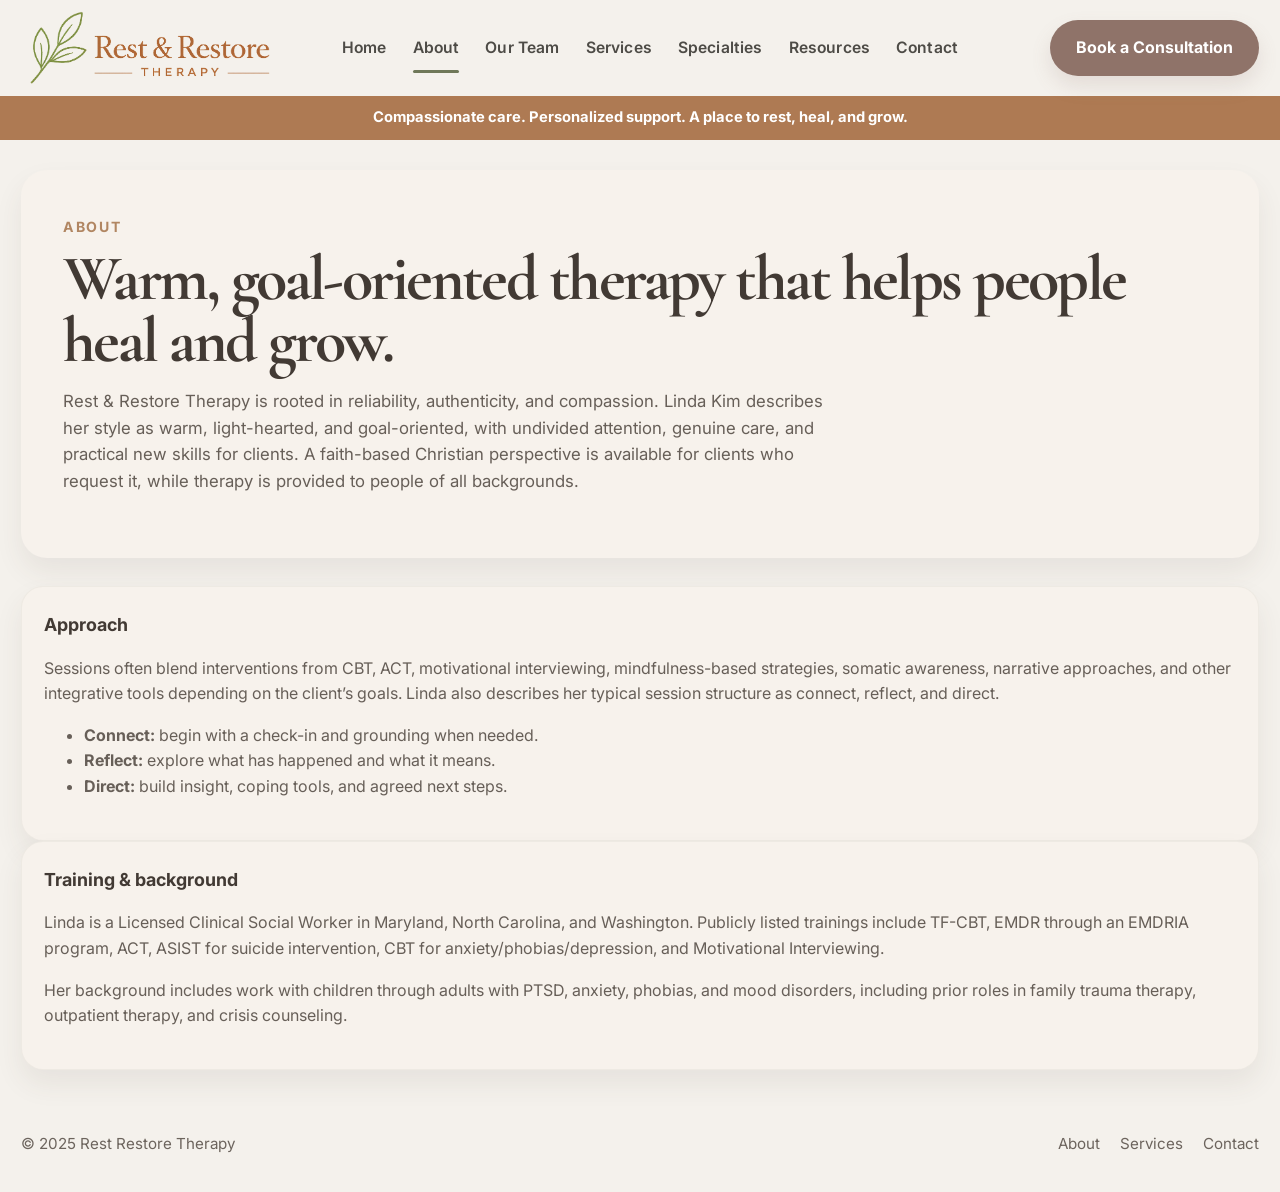
==== about.html @ c0f71db3 "Add files via upload" ====
<!DOCTYPE html>
<html lang="en">
<head>
  <meta charset="UTF-8" />
  <meta name="viewport" content="width=device-width, initial-scale=1.0" />
  <title>About | Rest & Restore Therapy</title>
  <link rel="preconnect" href="https://fonts.googleapis.com">
  <link rel="preconnect" href="https://fonts.gstatic.com" crossorigin>
  <link href="https://fonts.googleapis.com/css2?family=Cormorant+Garamond:wght@500;600;700&family=Inter:wght@400;500;600;700&display=swap" rel="stylesheet">
  <link rel="stylesheet" href="styles.css">
  <link rel="icon" type="image/png" href="favicon-leaf.png">
</head>
<body>
<header class="site-header">
  <div class="container nav">
    <a href="index.html" class="brand" aria-label="Rest & Restore Therapy home">
      <img class="brand-logo" src="logo-horizontal.png" alt="Rest & Restore Therapy">
    </a>
    <nav class="nav-links" aria-label="Primary">
      <a href="index.html">Home</a>
      <a class="active" href="about.html">About</a>
      <a href="team.html">Our Team</a>
      <a href="services.html">Services</a>
      <a href="specialties.html">Specialties</a>
      <a href="resources.html">Resources</a>
      <a href="contact.html">Contact</a>
    </nav>
    <a class="consult-btn" href="contact.html">Book a Consultation</a>
  </div>
</header>
<div class="top-strip">Compassionate care. Personalized support. A place to rest, heal, and grow.</div>
<main>
  <section class="page-hero"><div class="container"><div class="page-panel"><div class="eyebrow">About</div><h1 class="section-title">Warm, goal-oriented therapy that helps people <span class="accent">heal and grow.</span></h1><p class="page-copy">Rest &amp; Restore Therapy is rooted in reliability, authenticity, and compassion. Linda Kim describes her style as warm, light-hearted, and goal-oriented, with undivided attention, genuine care, and practical new skills for clients. A faith-based Christian perspective is available for clients who request it, while therapy is provided to people of all backgrounds.</p></div></div></section>
  <section class="section"><div class="container grid-2"><div class="card content"><h3>Approach</h3><p>Sessions often blend interventions from CBT, ACT, motivational interviewing, mindfulness-based strategies, somatic awareness, narrative approaches, and other integrative tools depending on the client’s goals. Linda also describes her typical session structure as connect, reflect, and direct.</p><ul><li><strong>Connect:</strong> begin with a check-in and grounding when needed.</li><li><strong>Reflect:</strong> explore what has happened and what it means.</li><li><strong>Direct:</strong> build insight, coping tools, and agreed next steps.</li></ul></div><div class="card content"><h3>Training &amp; background</h3><p>Linda is a Licensed Clinical Social Worker in Maryland, North Carolina, and Washington. Publicly listed trainings include TF-CBT, EMDR through an EMDRIA program, ACT, ASIST for suicide intervention, CBT for anxiety/phobias/depression, and Motivational Interviewing.</p><p>Her background includes work with children through adults with PTSD, anxiety, phobias, and mood disorders, including prior roles in family trauma therapy, outpatient therapy, and crisis counseling.</p></div></div></section>
</main>
<footer class="footer">
  <div class="container footer-inner">
    <div>© 2025 Rest Restore Therapy</div>
    <div class="footer-nav">
      <a href="about.html">About</a>
      <a href="services.html">Services</a>
      <a href="contact.html">Contact</a>
    </div>
  </div>
</footer>
</body>
</html>
---- styles.css ----
:root{
  --bg:#f4f1ec;
  --panel:#f7f2ec;
  --panel-2:#ebe6df;
  --white:#ffffff;
  --olive:#6f7b49;
  --olive-dark:#616c3f;
  --brown:#b07b52;
  --brown-dark:#986a45;
  --ink:#423a34;
  --muted:#635a53;
  --line:rgba(90,82,71,.10);
  --shadow:0 14px 28px rgba(74,64,55,.08);
  --max:1280px;
}
*{box-sizing:border-box}
html{scroll-behavior:smooth}
body{margin:0;font-family:Inter,sans-serif;background:var(--bg);color:var(--ink);line-height:1.6}
a{text-decoration:none;color:inherit}
img{max-width:100%;display:block}
.container{width:min(calc(100% - 42px),var(--max));margin:0 auto}

.site-header{background:var(--bg);position:sticky;top:0;z-index:100}
.nav{
  min-height:96px;
  display:grid;
  grid-template-columns:270px 1fr 250px;
  align-items:center;
  gap:18px;
}
.brand{display:flex;align-items:center}
.brand-logo{height:78px;width:auto;display:block}
.nav-links{
  display:flex;justify-content:center;align-items:center;gap:30px;
  font-size:.98rem;font-weight:600;color:#4d4b46;flex-wrap:wrap
}
.nav-links a{position:relative;padding:4px 0}
.nav-links a.active::after{
  content:"";position:absolute;left:0;right:0;bottom:-8px;height:3px;border-radius:3px;background:#6f7859
}
.consult-btn{
  justify-self:end;display:inline-flex;align-items:center;justify-content:center;
  min-height:58px;padding:0 28px;border-radius:999px;background:#8f7369;color:#fff;
  font-weight:700;box-shadow:0 10px 20px rgba(143,115,105,.16);transition:.18s ease transform,.18s ease background
}
.consult-btn:hover{transform:translateY(-1px);background:#7e645b}

.top-strip{
  background:#ae7a53;color:#fff;text-align:center;font-size:.92rem;font-weight:700;padding:10px 12px
}

.hero-wrap{padding:10px 0 18px}
.hero-card{
  background:#f6f1eb;border-radius:26px;overflow:hidden;box-shadow:var(--shadow);
  display:grid;grid-template-columns:41% 59%;min-height:505px
}
.hero-left{
  position:relative;padding:50px 46px 38px 50px;
  background:linear-gradient(180deg,#f7f2ec 0%, #f1ece5 100%);
  display:flex;flex-direction:column;justify-content:center
}
.hero-left::after{
  content:"";position:absolute;left:-4px;bottom:-4px;width:155px;height:155px;
  background:url('favicon-leaf.png') no-repeat center/contain;opacity:.13;pointer-events:none
}
.hero-title{
  margin:0 0 8px;font-family:"Cormorant Garamond",serif;font-size:clamp(4.1rem,6vw,5.5rem);
  line-height:.89;letter-spacing:-.04em;color:#3f3934;font-weight:600;max-width:380px
}
.hero-title .accent{color:#be8b62;font-style:italic;font-weight:500}
.mini-line{width:40px;height:3px;border-radius:3px;background:#cbb197;margin:14px 0 16px}
.hero-copy{
  max-width:350px;margin:0 0 20px;color:#5d554e;font-size:1rem;line-height:1.72
}
.cta-row{display:flex;flex-wrap:wrap;align-items:center;gap:18px}
.primary-btn,.olive-btn{
  display:inline-flex;align-items:center;justify-content:center;min-height:52px;padding:0 22px;
  border-radius:999px;background:var(--olive);color:#fff;font-weight:700;
  box-shadow:0 8px 18px rgba(111,123,73,.18);transition:.18s ease transform,.18s ease background
}
.primary-btn:hover,.olive-btn:hover{background:var(--olive-dark);transform:translateY(-1px)}
.primary-btn::after,.olive-btn::after{content:"›";margin-left:10px;font-size:1.1rem}
.ghost-link{font-weight:700;color:#4f4b44}
.ghost-link::after{content:" →"}

.hero-right{
  position:relative;
  background:
    linear-gradient(90deg, rgba(246,241,235,.82) 0%, rgba(246,241,235,.42) 14%, rgba(246,241,235,.10) 24%, rgba(246,241,235,0) 34%),
    linear-gradient(180deg, rgba(173,127,82,.10), rgba(80,66,55,.10)),
    url('hero-photo.png') 58% center/cover;
  filter:saturate(.94) brightness(1.01);
}
.hero-right::before{
  content:"";
  position:absolute;
  inset:0;
  background:linear-gradient(180deg, rgba(255,248,240,.08), rgba(255,248,240,0));
  pointer-events:none;
}

.hero-quote{
  position:absolute;right:22px;bottom:18px;width:245px;background:rgba(250,245,239,.96);
  border-radius:18px;padding:18px 18px 16px;box-shadow:0 14px 24px rgba(79,69,63,.10);
  color:#6a625b;font-style:italic;font-size:.94rem;border:1px solid rgba(177,134,98,.10)
}
.hero-quote::before{
  content:"“";position:absolute;left:14px;top:8px;color:#b27b51;font-size:1.7rem;line-height:1;font-style:normal
}
.hero-quote span{display:block;padding-left:18px}

.features{
  display:grid;grid-template-columns:repeat(4,1fr);background:#ece7df;border-radius:18px;
  margin-top:16px;box-shadow:var(--shadow);overflow:hidden
}
.feature{text-align:center;padding:24px 18px 18px;position:relative}
.feature + .feature::before{
  content:"";position:absolute;left:0;top:50%;transform:translateY(-50%);
  width:1px;height:72px;background:rgba(90,82,71,.10)
}
.feature-icon{width:34px;height:34px;margin:0 auto 10px;color:#7d865a}
.feature h3{margin:0 0 8px;font-size:1rem;color:#47433d}
.feature p{margin:0 auto;max-width:220px;color:#6c645d;font-size:.94rem;line-height:1.55}

.about-section{padding:22px 0 30px}
.about-grid{display:grid;grid-template-columns:43% 57%;gap:28px;align-items:stretch}
.about-left{
  position:relative;padding:28px 16px 24px 92px;min-height:330px;display:flex;align-items:center
}
.about-left::before{
  content:"";position:absolute;left:-2px;bottom:0;width:108px;height:194px;
  background:url('favicon-leaf.png') no-repeat center/contain;opacity:.11;transform:scale(1.2);pointer-events:none
}
.eyebrow{
  color:#b18662;font-size:.88rem;font-weight:700;letter-spacing:.12em;text-transform:uppercase;margin-bottom:10px
}
.about-title{
  margin:0 0 16px;font-family:"Cormorant Garamond",serif;font-size:clamp(3rem,4vw,4rem);
  line-height:.98;letter-spacing:-.03em;color:#433c36;max-width:370px;font-weight:600
}
.about-title .accent{color:#be8b62;font-style:italic;font-weight:500}
.about-copy{max-width:420px;color:#5d554e;font-size:1rem;line-height:1.68;margin:0 0 12px}
.about-image{
  border-radius:22px;min-height:330px;overflow:hidden;box-shadow:var(--shadow);
  background:
    linear-gradient(180deg, rgba(80,66,55,.02), rgba(80,66,55,.08)),
    url('hero-photo.png') center/cover;
}

.footer{padding:28px 0 36px}
.footer-inner{display:flex;justify-content:space-between;gap:20px;flex-wrap:wrap;color:#6c645d;font-size:.95rem}
.footer-nav{display:flex;gap:20px;flex-wrap:wrap}

.page-hero{padding:30px 0 10px}
.page-panel{background:var(--panel);border-radius:26px;padding:48px 44px;box-shadow:var(--shadow)}
.page-kicker{color:#b18662;font-size:.9rem;font-weight:700;letter-spacing:.12em;text-transform:uppercase;margin-bottom:10px}
.page-title,.section-title{margin:0 0 14px;font-family:"Cormorant Garamond",serif;font-size:clamp(2.8rem,5vw,4.3rem);line-height:.96;letter-spacing:-.04em}
.page-copy{max-width:760px;color:#675f58;font-size:1.05rem}
.section{padding:18px 0 34px}
.content-grid{display:grid;grid-template-columns:1.1fr .9fr;gap:24px}
.card-grid{display:grid;grid-template-columns:repeat(3,1fr);gap:22px}
.card,.content-box{background:var(--panel);border-radius:22px;box-shadow:var(--shadow)}
.card{padding:24px 22px}
.content-box{padding:28px 26px}
.card h3{margin:0 0 10px;font-size:1.12rem}
.card p,.card li,.content-box p,.content-box li{color:#675f58}
.content-box h2,.content-box h3{margin-top:0;font-family:"Cormorant Garamond",serif}
.content-box ul{padding-left:20px}
.team-photo{height:240px;border-radius:18px;margin-bottom:16px;background:linear-gradient(180deg, rgba(80,66,55,.03), rgba(80,66,55,.10)),url('hero-photo.png') center/cover}
.team-photo.linda{background:linear-gradient(180deg, rgba(80,66,55,.03), rgba(80,66,55,.10)),url('hero-photo.png') center/cover}
.team-photo.future{background:linear-gradient(180deg, rgba(80,66,55,.05), rgba(80,66,55,.12)),url('hero-photo.png') center/cover}
.cta-panel{background:#e9e2d8;border-radius:22px;padding:28px 26px;margin-top:24px}
.cta-panel h3{margin-top:0}
.split-list{display:grid;grid-template-columns:repeat(2,1fr);gap:18px}
.notice{font-size:.92rem;color:#675f58}
.label-list{display:flex;flex-wrap:wrap;gap:10px;margin-top:12px}
.label{padding:8px 12px;border-radius:999px;background:#ece1d4;color:#6a5b50;font-size:.9rem;font-weight:600}

@media (max-width:1100px){
  .nav{grid-template-columns:1fr;justify-items:start;padding:20px 0 24px}
  .consult-btn{justify-self:start}
  .hero-card,.about-grid,.content-grid{grid-template-columns:1fr}
  .features,.card-grid{grid-template-columns:repeat(2,1fr)}
}
@media (max-width:700px){
  .container{width:min(calc(100% - 20px), var(--max))}
  .brand-logo{height:64px}
  .nav-links{gap:18px}
  .hero-card{min-height:auto}
  .hero-left{padding:36px 24px 32px}
  .hero-title{font-size:clamp(3.1rem,15vw,4.3rem);max-width:320px}
  .hero-right{min-height:320px}
  .hero-quote{left:16px;right:16px;width:auto}
  .features,.card-grid,.split-list{grid-template-columns:1fr}
  .feature + .feature::before{display:none}
  .about-left{padding:28px 20px 24px 24px;min-height:auto}
  .about-left::before{display:none}
  .page-panel,.content-box,.card{padding:22px 20px}
}


/* FINAL POLISH */
.nav{
  align-items:center;
}

.brand{
  display:flex;
  align-items:center;
  min-height:78px;
}

.brand-logo{
  height:84px;
  width:auto;
  display:block;
}

.nav-links{
  gap:26px;
  letter-spacing:0.01em;
}

.consult-btn{
  min-height:56px;
  padding:0 26px;
}

.hero-card{
  min-height:495px;
}

.hero-left{
  padding:50px 48px 40px 52px;
}

.hero-title{
  max-width:390px;
}

.hero-copy{
  max-width:355px;
}

.cta-row{
  gap:16px;
}

.primary-btn,
.olive-btn{
  min-height:50px;
  padding:0 20px;
}

.ghost-link{
  font-size:.98rem;
}

.hero-quote{
  right:24px;
  bottom:20px;
}

.features{
  margin-top:18px;
}

.feature{
  padding:22px 16px 18px;
}

.about-left{
  padding:28px 18px 26px 88px;
}

.about-title{
  max-width:360px;
}

.about-copy{
  max-width:410px;
}

.about-image{
  background-position:center center;
}

.page-panel{
  padding:46px 42px;
}

.card,
.content-box{
  border:1px solid rgba(90,82,71,.05);
}

@media (max-width:1100px){
  .brand-logo{
    height:74px;
  }
  .nav-links{
    gap:20px;
  }
}

@media (max-width:700px){
  .brand{
    min-height:auto;
  }
  .brand-logo{
    height:60px;
  }
  .consult-btn{
    min-height:52px;
    padding:0 20px;
  }
  .hero-left{
    padding:34px 24px 30px 24px;
  }
  .hero-card{
    min-height:auto;
  }
  .hero-copy{
    max-width:100%;
  }
  .about-left{
    padding:24px 20px 20px 24px;
  }
  .page-panel{
    padding:22px 20px;
  }
}
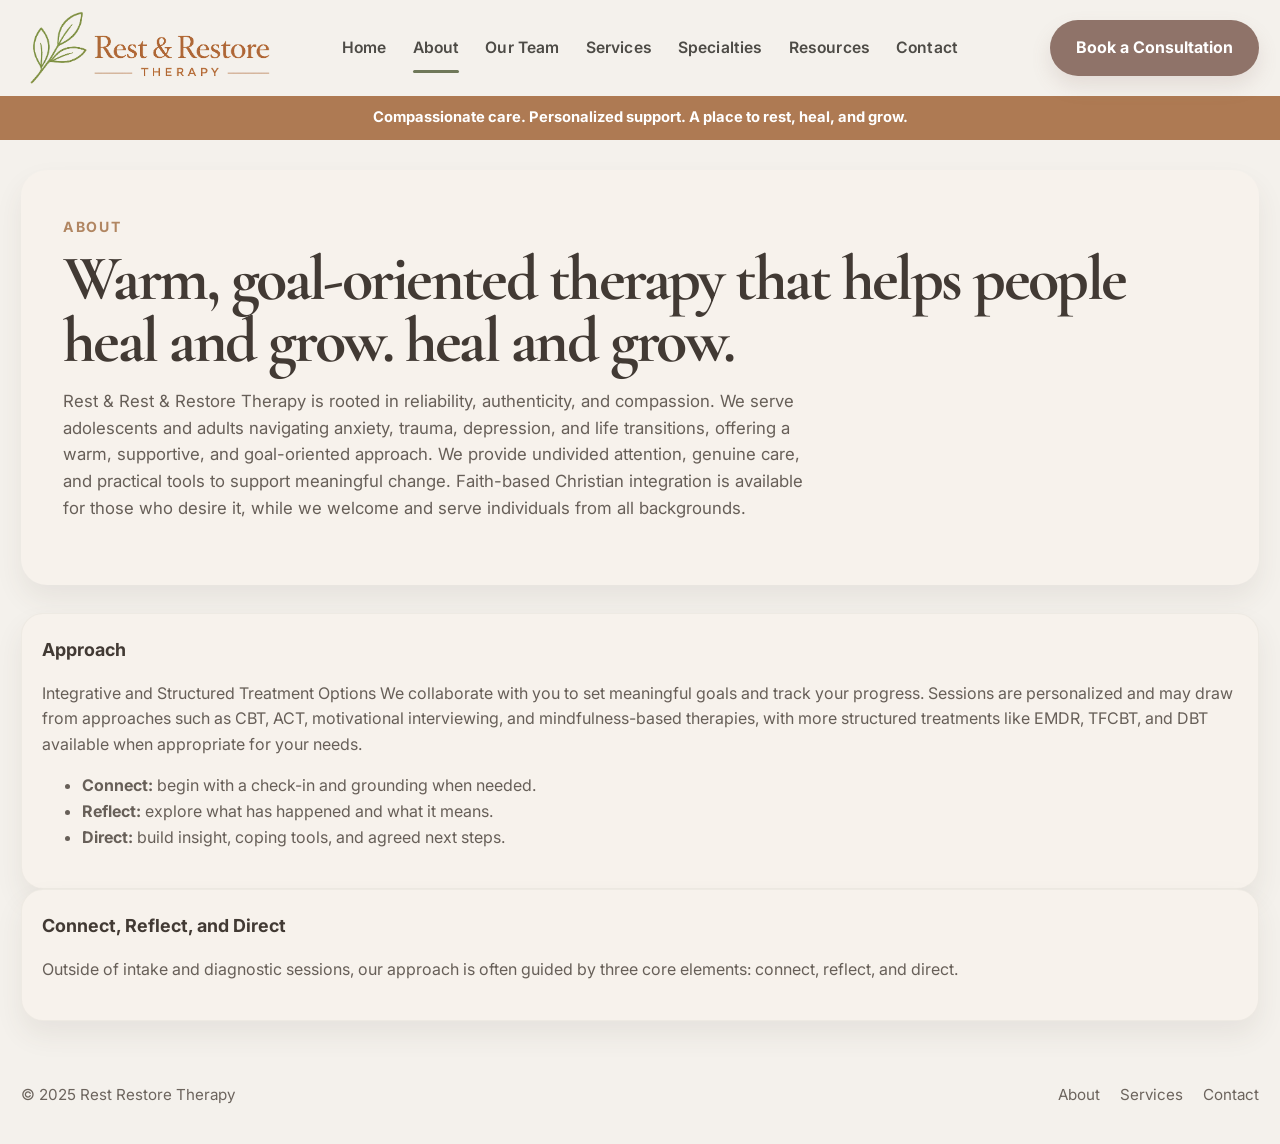
==== commit 77f7de9b: "Update about.html" ====
--- a/about.html
+++ b/about.html
@@ -30,8 +30,9 @@
 </header>
 <div class="top-strip">Compassionate care. Personalized support. A place to rest, heal, and grow.</div>
 <main>
-  <section class="page-hero"><div class="container"><div class="page-panel"><div class="eyebrow">About</div><h1 class="section-title">Warm, goal-oriented therapy that helps people <span class="accent">heal and grow.</span></h1><p class="page-copy">Rest &amp; Restore Therapy is rooted in reliability, authenticity, and compassion. Linda Kim describes her style as warm, light-hearted, and goal-oriented, with undivided attention, genuine care, and practical new skills for clients. A faith-based Christian perspective is available for clients who request it, while therapy is provided to people of all backgrounds.</p></div></div></section>
-  <section class="section"><div class="container grid-2"><div class="card content"><h3>Approach</h3><p>Sessions often blend interventions from CBT, ACT, motivational interviewing, mindfulness-based strategies, somatic awareness, narrative approaches, and other integrative tools depending on the client’s goals. Linda also describes her typical session structure as connect, reflect, and direct.</p><ul><li><strong>Connect:</strong> begin with a check-in and grounding when needed.</li><li><strong>Reflect:</strong> explore what has happened and what it means.</li><li><strong>Direct:</strong> build insight, coping tools, and agreed next steps.</li></ul></div><div class="card content"><h3>Training &amp; background</h3><p>Linda is a Licensed Clinical Social Worker in Maryland, North Carolina, and Washington. Publicly listed trainings include TF-CBT, EMDR through an EMDRIA program, ACT, ASIST for suicide intervention, CBT for anxiety/phobias/depression, and Motivational Interviewing.</p><p>Her background includes work with children through adults with PTSD, anxiety, phobias, and mood disorders, including prior roles in family trauma therapy, outpatient therapy, and crisis counseling.</p></div></div></section>
+  <section class="page-hero"><div class="container"><div class="page-panel"><div class="eyebrow">About</div><h1 class="section-title">Warm, goal-oriented therapy that helps people heal and grow. <span class="accent">heal and grow.</span></h1><p class="page-copy">Rest &amp; Rest & Restore Therapy is rooted in reliability, authenticity, and compassion. We serve adolescents and adults navigating anxiety, trauma, depression, and life transitions, offering a warm, supportive, and goal-oriented approach. We provide undivided attention, genuine care, and practical tools to support meaningful change. Faith-based Christian integration is available for those who desire it, while we welcome and serve individuals from all backgrounds. </p></div></div></section>
+  <section class="section"><div class="container grid-2"><div class="card content"><h3>Approach</h3><p>Integrative and Structured Treatment Options
+We collaborate with you to set meaningful goals and track your progress. Sessions are personalized and may draw from approaches such as CBT, ACT, motivational interviewing, and mindfulness-based therapies, with more structured treatments like EMDR, TFCBT, and DBT available when appropriate for your needs.</p><ul><li><strong>Connect:</strong> begin with a check-in and grounding when needed.</li><li><strong>Reflect:</strong> explore what has happened and what it means.</li><li><strong>Direct:</strong> build insight, coping tools, and agreed next steps.</li></ul></div><div class="card content"><h3>Connect, Reflect, and Direct</h3><p>Outside of intake and diagnostic sessions, our approach is often guided by three core elements: connect, reflect, and direct.</p></div></div></section>
 </main>
 <footer class="footer">
   <div class="container footer-inner">
@@ -44,4 +45,4 @@
   </div>
 </footer>
 </body>
-</html>+</html>
--- a/styles.css
+++ b/styles.css
@@ -52,17 +52,48 @@
 
 .hero-wrap{padding:10px 0 18px}
 .hero-card{
-  background:#f6f1eb;border-radius:26px;overflow:hidden;box-shadow:var(--shadow);
-  display:grid;grid-template-columns:41% 59%;min-height:505px
+  background:
+    linear-gradient(180deg, rgba(80,66,55,.02), rgba(80,66,55,.06)),
+    url('hero-photo.png') 100% center / contain no-repeat;
+  border-radius:26px;
+  overflow:hidden;
+  box-shadow:var(--shadow);
+  display:grid;
+  grid-template-columns:31% 69%;
+  min-height:510px;
+  position:relative;
 }
 .hero-left{
-  position:relative;padding:50px 46px 38px 50px;
+  position:relative;
+  padding:50px 46px 38px 50px;
   background:linear-gradient(180deg,#f7f2ec 0%, #f1ece5 100%);
-  display:flex;flex-direction:column;justify-content:center
+  display:flex;
+  flex-direction:column;
+  justify-content:center;
+  z-index:1;
+}
+.hero-left::before{
+  content:"";
+  position:absolute;
+  top:0;
+  right:-58px;
+  width:150px;
+  height:100%;
+  background:linear-gradient(180deg,#f7f2ec 0%, #f1ece5 100%);
+  filter:blur(20px);
+  opacity:.96;
+  pointer-events:none;
 }
 .hero-left::after{
-  content:"";position:absolute;left:-4px;bottom:-4px;width:155px;height:155px;
-  background:url('favicon-leaf.png') no-repeat center/contain;opacity:.13;pointer-events:none
+  content:"";
+  position:absolute;
+  left:-8px;
+  bottom:-6px;
+  width:165px;
+  height:165px;
+  background:url('decorative-leaf-large.png') no-repeat center/contain;
+  opacity:.12;
+  pointer-events:none
 }
 .hero-title{
   margin:0 0 8px;font-family:"Cormorant Garamond",serif;font-size:clamp(4.1rem,6vw,5.5rem);
@@ -86,24 +117,24 @@
 
 .hero-right{
   position:relative;
-  background:
-    linear-gradient(90deg, rgba(246,241,235,.82) 0%, rgba(246,241,235,.42) 14%, rgba(246,241,235,.10) 24%, rgba(246,241,235,0) 34%),
-    linear-gradient(180deg, rgba(173,127,82,.10), rgba(80,66,55,.10)),
-    url('hero-photo.png') 58% center/cover;
-  filter:saturate(.94) brightness(1.01);
+  background:none;
 }
 .hero-right::before{
   content:"";
   position:absolute;
   inset:0;
-  background:linear-gradient(180deg, rgba(255,248,240,.08), rgba(255,248,240,0));
+  background:none;
   pointer-events:none;
 }
 
 .hero-quote{
-  position:absolute;right:22px;bottom:18px;width:245px;background:rgba(250,245,239,.96);
-  border-radius:18px;padding:18px 18px 16px;box-shadow:0 14px 24px rgba(79,69,63,.10);
-  color:#6a625b;font-style:italic;font-size:.94rem;border:1px solid rgba(177,134,98,.10)
+  position: absolute !important;
+  right: 20px !important;
+  bottom: 20px !important;
+  left: auto !important;
+  top: auto !important;
+  width: 232px;
+  z-index: 10;
 }
 .hero-quote::before{
   content:"“";position:absolute;left:14px;top:8px;color:#b27b51;font-size:1.7rem;line-height:1;font-style:normal
@@ -111,8 +142,10 @@
 .hero-quote span{display:block;padding-left:18px}
 
 .features{
-  display:grid;grid-template-columns:repeat(4,1fr);background:#ece7df;border-radius:18px;
-  margin-top:16px;box-shadow:var(--shadow);overflow:hidden
+  display:grid;
+  grid-template-columns:repeat(4,1fr);
+  gap:24px;
+  align-items:start;
 }
 .feature{text-align:center;padding:24px 18px 18px;position:relative}
 .feature + .feature::before{
@@ -124,13 +157,20 @@
 .feature p{margin:0 auto;max-width:220px;color:#6c645d;font-size:.94rem;line-height:1.55}
 
 .about-section{padding:22px 0 30px}
-.about-grid{display:grid;grid-template-columns:43% 57%;gap:28px;align-items:stretch}
+.about-grid{display:grid;grid-template-columns:40% 60%;gap:28px;align-items:stretch}
 .about-left{
   position:relative;padding:28px 16px 24px 92px;min-height:330px;display:flex;align-items:center
 }
 .about-left::before{
-  content:"";position:absolute;left:-2px;bottom:0;width:108px;height:194px;
-  background:url('favicon-leaf.png') no-repeat center/contain;opacity:.11;transform:scale(1.2);pointer-events:none
+  content:"";
+  position:absolute;
+  left:-6px;
+  bottom:-2px;
+  width:150px;
+  height:245px;
+  background:url('decorative-leaf-large.png') no-repeat center/contain;
+  opacity:.30;
+  pointer-events:none
 }
 .eyebrow{
   color:#b18662;font-size:.88rem;font-weight:700;letter-spacing:.12em;text-transform:uppercase;margin-bottom:10px
@@ -142,10 +182,13 @@
 .about-title .accent{color:#be8b62;font-style:italic;font-weight:500}
 .about-copy{max-width:420px;color:#5d554e;font-size:1rem;line-height:1.68;margin:0 0 12px}
 .about-image{
-  border-radius:22px;min-height:330px;overflow:hidden;box-shadow:var(--shadow);
+  border-radius:22px;
+  min-height:330px;
+  overflow:hidden;
+  box-shadow:var(--shadow);
   background:
     linear-gradient(180deg, rgba(80,66,55,.02), rgba(80,66,55,.08)),
-    url('hero-photo.png') center/cover;
+    url('bottom-photo.png') 50% 20% / cover no-repeat;
 }
 
 .footer{padding:28px 0 36px}
@@ -167,9 +210,34 @@
 .card p,.card li,.content-box p,.content-box li{color:#675f58}
 .content-box h2,.content-box h3{margin-top:0;font-family:"Cormorant Garamond",serif}
 .content-box ul{padding-left:20px}
-.team-photo{height:240px;border-radius:18px;margin-bottom:16px;background:linear-gradient(180deg, rgba(80,66,55,.03), rgba(80,66,55,.10)),url('hero-photo.png') center/cover}
-.team-photo.linda{background:linear-gradient(180deg, rgba(80,66,55,.03), rgba(80,66,55,.10)),url('hero-photo.png') center/cover}
-.team-photo.future{background:linear-gradient(180deg, rgba(80,66,55,.05), rgba(80,66,55,.12)),url('hero-photo.png') center/cover}
+.team-photo{
+  height:240px;
+  border-radius:18px;
+  margin-bottom:16px;
+  background-size:cover;
+  background-position:center;
+  background-repeat:no-repeat;
+}
+
+/* Linda */
+.team-photo.linda{
+  background-image:url('bottom-photo.png');
+}
+
+/* Person 2 */
+.team-photo.clinician-two{
+  background-image:url('gabebio3.png');
+}
+
+/* Person 3 */
+.team-photo.clinician-three{
+  background-image:url('amberbio3.png');
+}
+
+/* Person 4 */
+.team-photo.clinician-four{
+  background-image:url('person4.png');
+}
 .cta-panel{background:#e9e2d8;border-radius:22px;padding:28px 26px;margin-top:24px}
 .cta-panel h3{margin-top:0}
 .split-list{display:grid;grid-template-columns:repeat(2,1fr);gap:18px}
@@ -185,6 +253,23 @@
 }
 @media (max-width:700px){
   .container{width:min(calc(100% - 20px), var(--max))}
+  .brand-logo{height:56px}
+  .nav-links{gap:18px}
+  .hero-card{min-height:auto;grid-template-columns:1fr;background:
+    linear-gradient(180deg, rgba(80,66,55,.02), rgba(80,66,55,.06)),
+    url('hero-photo.png') 64% center / cover no-repeat;}
+  .hero-left{padding:36px 24px 32px}
+  .hero-left::before{right:-42px;width:110px;filter:blur(16px);opacity:.95}
+  .hero-title{font-size:clamp(3.1rem,15vw,4.3rem);max-width:320px}
+  .hero-right{min-height:320px;background:none}
+  .hero-right::before{background:none}
+  .hero-quote{left:16px;right:16px;width:auto}
+  .card-grid,.split-list{grid-template-columns:1fr}
+  .feature + .feature::before{display:none}
+  .about-left{padding:28px 20px 24px 24px;min-height:auto}
+  .about-left::before{display:none}
+  .page-panel,.content-box,.card{padding:22px 20px}
+}
   .brand-logo{height:64px}
   .nav-links{gap:18px}
   .hero-card{min-height:auto}
@@ -192,7 +277,7 @@
   .hero-title{font-size:clamp(3.1rem,15vw,4.3rem);max-width:320px}
   .hero-right{min-height:320px}
   .hero-quote{left:16px;right:16px;width:auto}
-  .features,.card-grid,.split-list{grid-template-columns:1fr}
+  .card-grid,.split-list{grid-template-columns:1fr}
   .feature + .feature::before{display:none}
   .about-left{padding:28px 20px 24px 24px;min-height:auto}
   .about-left::before{display:none}
@@ -331,3 +416,158 @@
     padding:22px 20px;
   }
 }
+
+
+@media (max-width:700px){
+  .about-left::before{
+    display:block;
+    left:-4px;
+    bottom:-2px;
+    width:96px;
+    height:160px;
+    opacity:.24;
+  }
+  .hero-left::after{
+    width:110px;
+    height:110px;
+    left:-6px;
+    bottom:-4px;
+    opacity:.10;
+  }
+}
+
+
+/* HERO FINAL PRECISION PASS */
+.hero-card{
+  min-height:510px;
+}
+.hero-left{
+  padding:50px 48px 38px 50px;
+}
+.hero-title{
+  max-width:388px;
+}
+.hero-copy{
+  max-width:345px;
+}
+.hero-right{
+  position: relative;
+}
+
+.hero-quote{
+  position: absolute !important;
+  right: 20px !important;
+  bottom: 20px !important;
+  left: auto !important;
+  top: auto !important;
+  width: 232px;
+  z-index: 10;
+}
+@media (max-width:700px){
+  .hero-right{
+    background:
+      linear-gradient(180deg, rgba(246,241,235,0.10), rgba(246,241,235,0.03)),
+      url('hero-photo.png') 64% center / cover no-repeat;
+    filter:saturate(.94) brightness(.97);
+  }
+  .hero-right::before{
+    background:linear-gradient(180deg, rgba(246,241,235,0.08), rgba(246,241,235,0));
+  }
+}
+
+
+/* Team page only additions */
+.grid-4{
+  display:grid;
+  grid-template-columns:repeat(4,1fr);
+  gap:22px;
+}
+.team-link-card{
+  display:block;
+  transition:transform .18s ease, box-shadow .18s ease;
+}
+.team-link-card:hover{
+  transform:translateY(-3px);
+}
+.team-link-card .card{
+  height:100%;
+}
+.team-link-card .card p{
+  margin-bottom:0;
+}
+.team-subtle-link{
+  display:inline-block;
+  margin-top:14px;
+  color:#8d6e63;
+  font-weight:700;
+}
+.profile-hero{
+  display:grid;
+  grid-template-columns:340px 1fr;
+  gap:24px;
+  align-items:stretch;
+}
+.profile-photo{
+  min-height:360px;
+  border-radius:22px;
+  box-shadow:var(--shadow);
+  background:
+    linear-gradient(180deg, rgba(80,66,55,.03), rgba(80,66,55,.10)),
+    url('favicon-leaf.png') center/cover;
+}
+.profile-photo.linda{
+  background:
+    linear-gradient(180deg, rgba(80,66,55,.03), rgba(80,66,55,.10)),
+    url('bottom-photo.png') center/cover;
+}
+.profile-photo.placeholder2{
+  background:
+    linear-gradient(180deg, rgba(80,66,55,.04), rgba(80,66,55,.12)),
+    url('gabebio3.png') center/cover;
+}
+.profile-photo.placeholder3{
+  background:
+    linear-gradient(180deg, rgba(80,66,55,.03), rgba(80,66,55,.10)),
+    url('amberbio3.png') center/cover;
+}
+.profile-photo.placeholder4{
+  background:
+    linear-gradient(180deg, rgba(80,66,55,.04), rgba(80,66,55,.12)),
+    url('gabe.png') center/cover;
+}
+.profile-meta{
+  display:flex;
+  flex-wrap:wrap;
+  gap:10px;
+  margin:14px 0 16px;
+}
+.profile-pill{
+  padding:8px 12px;
+  border-radius:999px;
+  background:#ece1d4;
+  color:#6a5b50;
+  font-size:.9rem;
+  font-weight:600;
+}
+.back-link{
+  display:inline-block;
+  margin-bottom:16px;
+  color:#8d6e63;
+  font-weight:700;
+}
+.back-link::before{
+  content:"← ";
+}
+@media (max-width:1100px){
+  .grid-4{
+    grid-template-columns:repeat(2,1fr);
+  }
+  .profile-hero{
+    grid-template-columns:1fr;
+  }
+}
+@media (max-width:700px){
+  .grid-4{
+    grid-template-columns:1fr;
+  }
+}
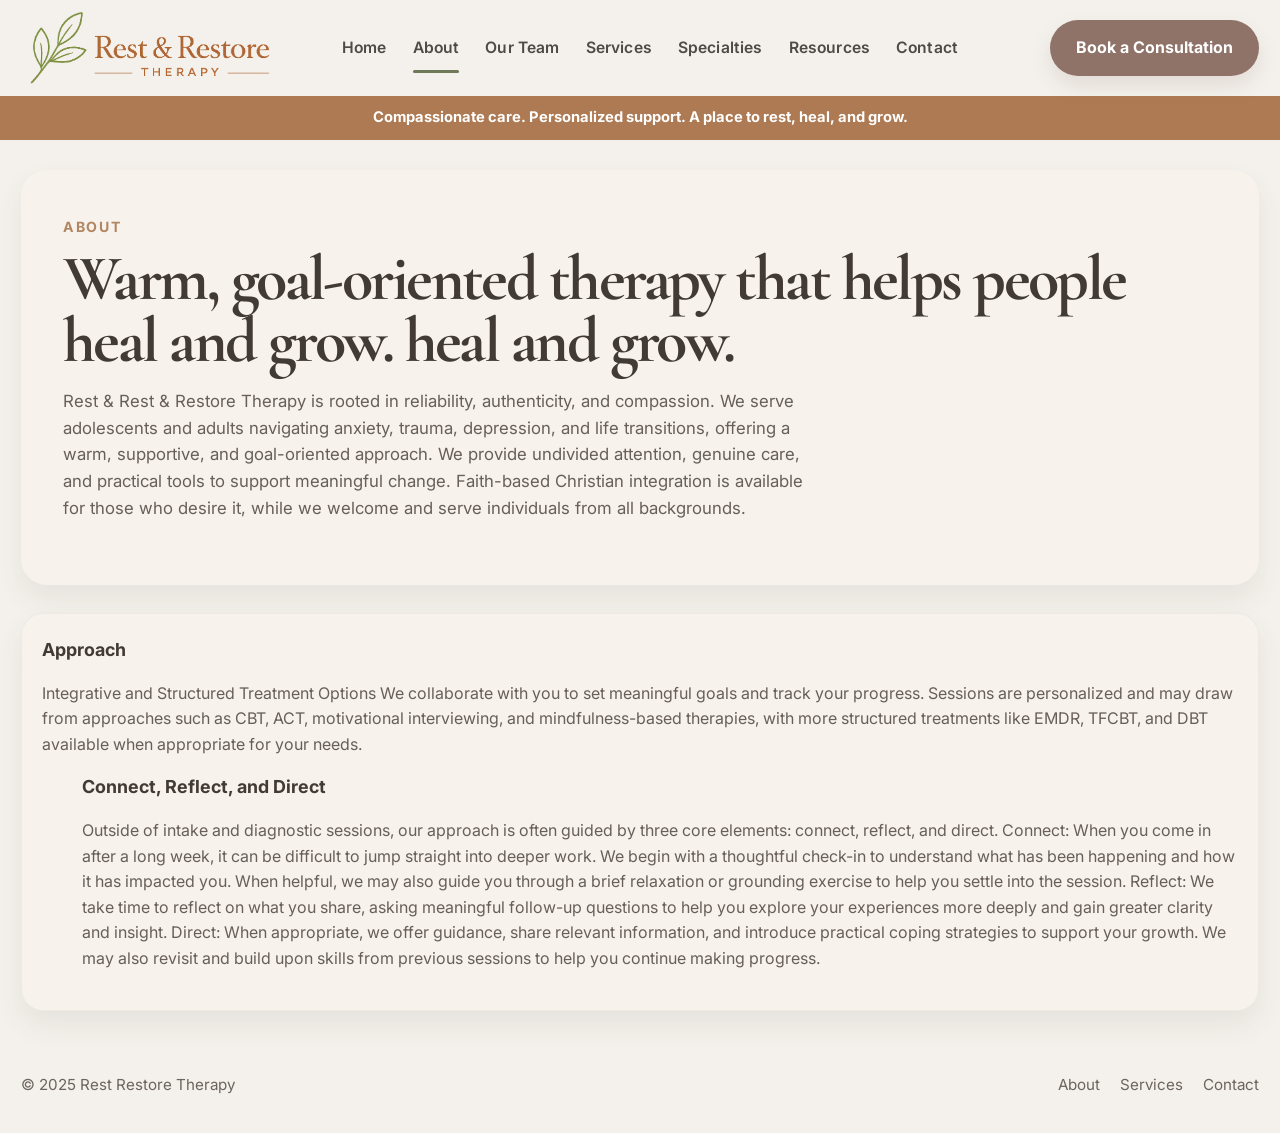
==== commit 49a58eba: "Enhance therapy approach description in about.html Added detailed explanation of therapy approach an" ====
--- a/about.html
+++ b/about.html
@@ -32,7 +32,14 @@
 <main>
   <section class="page-hero"><div class="container"><div class="page-panel"><div class="eyebrow">About</div><h1 class="section-title">Warm, goal-oriented therapy that helps people heal and grow. <span class="accent">heal and grow.</span></h1><p class="page-copy">Rest &amp; Rest & Restore Therapy is rooted in reliability, authenticity, and compassion. We serve adolescents and adults navigating anxiety, trauma, depression, and life transitions, offering a warm, supportive, and goal-oriented approach. We provide undivided attention, genuine care, and practical tools to support meaningful change. Faith-based Christian integration is available for those who desire it, while we welcome and serve individuals from all backgrounds. </p></div></div></section>
   <section class="section"><div class="container grid-2"><div class="card content"><h3>Approach</h3><p>Integrative and Structured Treatment Options
-We collaborate with you to set meaningful goals and track your progress. Sessions are personalized and may draw from approaches such as CBT, ACT, motivational interviewing, and mindfulness-based therapies, with more structured treatments like EMDR, TFCBT, and DBT available when appropriate for your needs.</p><ul><li><strong>Connect:</strong> begin with a check-in and grounding when needed.</li><li><strong>Reflect:</strong> explore what has happened and what it means.</li><li><strong>Direct:</strong> build insight, coping tools, and agreed next steps.</li></ul></div><div class="card content"><h3>Connect, Reflect, and Direct</h3><p>Outside of intake and diagnostic sessions, our approach is often guided by three core elements: connect, reflect, and direct.</p></div></div></section>
+We collaborate with you to set meaningful goals and track your progress. Sessions are personalized and may draw from approaches such as CBT, ACT, motivational interviewing, and mindfulness-based therapies, with more structured treatments like EMDR, TFCBT, and DBT available when appropriate for your needs.</p><ul><h3>Connect, Reflect, and Direct</h3><p>Outside of intake and diagnostic sessions, our approach is often guided by three core elements: connect, reflect, and direct.
+Connect:
+ When you come in after a long week, it can be difficult to jump straight into deeper work. We begin with a thoughtful check-in to understand what has been happening and how it has impacted you. When helpful, we may also guide you through a brief relaxation or grounding exercise to help you settle into the session.
+Reflect:
+ We take time to reflect on what you share, asking meaningful follow-up questions to help you explore your experiences more deeply and gain greater clarity and insight.
+Direct:
+ When appropriate, we offer guidance, share relevant information, and introduce practical coping strategies to support your growth. We may also revisit and build upon skills from previous sessions to help you continue making progress.
+</p></div></div></section>
 </main>
 <footer class="footer">
   <div class="container footer-inner">
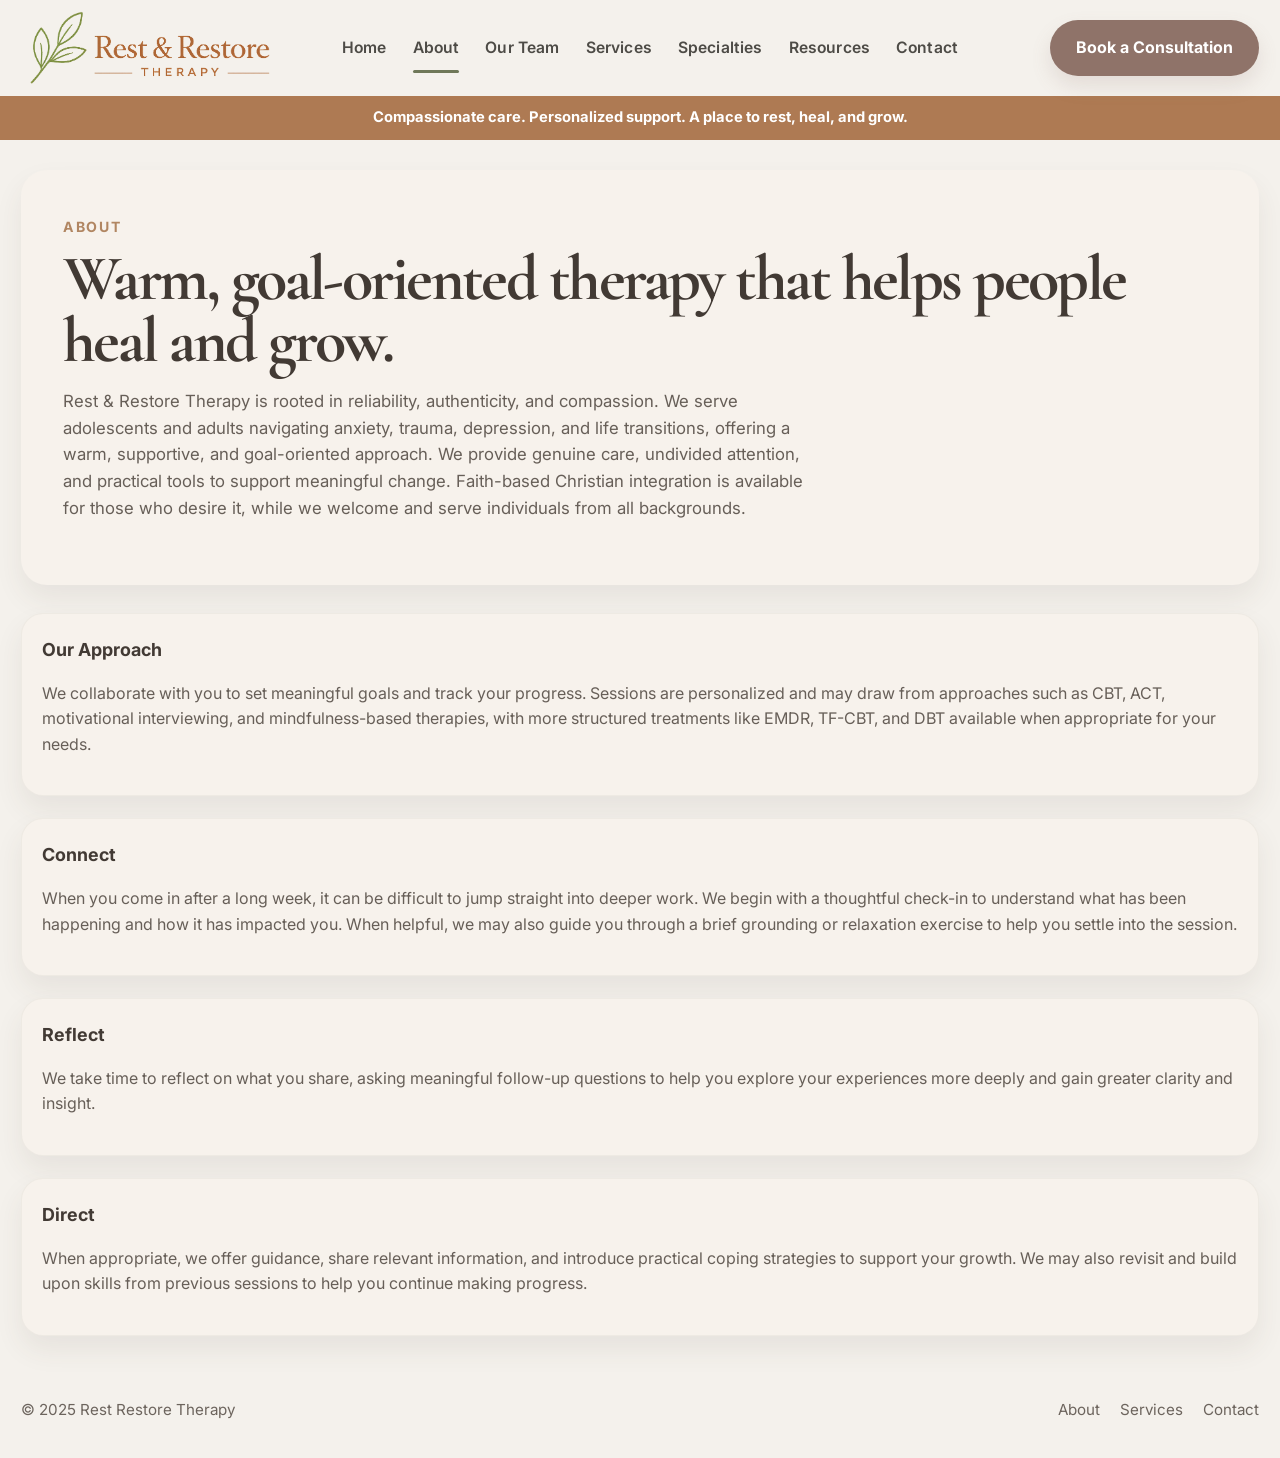
==== commit 9595f0b6: "Update about.html" ====
--- a/about.html
+++ b/about.html
@@ -11,45 +11,83 @@
   <link rel="icon" type="image/png" href="favicon-leaf.png">
 </head>
 <body>
-<header class="site-header">
-  <div class="container nav">
-    <a href="index.html" class="brand" aria-label="Rest & Restore Therapy home">
-      <img class="brand-logo" src="logo-horizontal.png" alt="Rest & Restore Therapy">
-    </a>
-    <nav class="nav-links" aria-label="Primary">
-      <a href="index.html">Home</a>
-      <a class="active" href="about.html">About</a>
-      <a href="team.html">Our Team</a>
-      <a href="services.html">Services</a>
-      <a href="specialties.html">Specialties</a>
-      <a href="resources.html">Resources</a>
-      <a href="contact.html">Contact</a>
-    </nav>
-    <a class="consult-btn" href="contact.html">Book a Consultation</a>
-  </div>
-</header>
-<div class="top-strip">Compassionate care. Personalized support. A place to rest, heal, and grow.</div>
-<main>
-  <section class="page-hero"><div class="container"><div class="page-panel"><div class="eyebrow">About</div><h1 class="section-title">Warm, goal-oriented therapy that helps people heal and grow. <span class="accent">heal and grow.</span></h1><p class="page-copy">Rest &amp; Rest & Restore Therapy is rooted in reliability, authenticity, and compassion. We serve adolescents and adults navigating anxiety, trauma, depression, and life transitions, offering a warm, supportive, and goal-oriented approach. We provide undivided attention, genuine care, and practical tools to support meaningful change. Faith-based Christian integration is available for those who desire it, while we welcome and serve individuals from all backgrounds. </p></div></div></section>
-  <section class="section"><div class="container grid-2"><div class="card content"><h3>Approach</h3><p>Integrative and Structured Treatment Options
-We collaborate with you to set meaningful goals and track your progress. Sessions are personalized and may draw from approaches such as CBT, ACT, motivational interviewing, and mindfulness-based therapies, with more structured treatments like EMDR, TFCBT, and DBT available when appropriate for your needs.</p><ul><h3>Connect, Reflect, and Direct</h3><p>Outside of intake and diagnostic sessions, our approach is often guided by three core elements: connect, reflect, and direct.
-Connect:
- When you come in after a long week, it can be difficult to jump straight into deeper work. We begin with a thoughtful check-in to understand what has been happening and how it has impacted you. When helpful, we may also guide you through a brief relaxation or grounding exercise to help you settle into the session.
-Reflect:
- We take time to reflect on what you share, asking meaningful follow-up questions to help you explore your experiences more deeply and gain greater clarity and insight.
-Direct:
- When appropriate, we offer guidance, share relevant information, and introduce practical coping strategies to support your growth. We may also revisit and build upon skills from previous sessions to help you continue making progress.
-</p></div></div></section>
-</main>
-<footer class="footer">
-  <div class="container footer-inner">
-    <div>© 2025 Rest Restore Therapy</div>
-    <div class="footer-nav">
-      <a href="about.html">About</a>
-      <a href="services.html">Services</a>
-      <a href="contact.html">Contact</a>
+  <header class="site-header">
+    <div class="container nav">
+      <a href="index.html" class="brand" aria-label="Rest & Restore Therapy home">
+        <img class="brand-logo" src="logo-horizontal.png" alt="Rest & Restore Therapy">
+      </a>
+      <nav class="nav-links" aria-label="Primary">
+        <a href="index.html">Home</a>
+        <a class="active" href="about.html">About</a>
+        <a href="team.html">Our Team</a>
+        <a href="services.html">Services</a>
+        <a href="specialties.html">Specialties</a>
+        <a href="resources.html">Resources</a>
+        <a href="contact.html">Contact</a>
+      </nav>
+      <a class="consult-btn" href="contact.html">Book a Consultation</a>
     </div>
-  </div>
-</footer>
+  </header>
+
+  <div class="top-strip">Compassionate care. Personalized support. A place to rest, heal, and grow.</div>
+
+  <main>
+    <section class="page-hero">
+      <div class="container">
+        <div class="page-panel">
+          <div class="eyebrow">About</div>
+          <h1 class="section-title">
+            Warm, goal-oriented therapy that helps people <span class="accent">heal and grow.</span>
+          </h1>
+          <p class="page-copy">
+            Rest &amp; Restore Therapy is rooted in reliability, authenticity, and compassion. We serve adolescents and adults navigating anxiety, trauma, depression, and life transitions, offering a warm, supportive, and goal-oriented approach. We provide genuine care, undivided attention, and practical tools to support meaningful change. Faith-based Christian integration is available for those who desire it, while we welcome and serve individuals from all backgrounds.
+          </p>
+        </div>
+      </div>
+    </section>
+
+    <section class="section">
+      <div class="container card-grid">
+        <div class="card content">
+          <h3>Our Approach</h3>
+          <p>
+            We collaborate with you to set meaningful goals and track your progress. Sessions are personalized and may draw from approaches such as CBT, ACT, motivational interviewing, and mindfulness-based therapies, with more structured treatments like EMDR, TF-CBT, and DBT available when appropriate for your needs.
+          </p>
+        </div>
+
+        <div class="card content">
+          <h3>Connect</h3>
+          <p>
+            When you come in after a long week, it can be difficult to jump straight into deeper work. We begin with a thoughtful check-in to understand what has been happening and how it has impacted you. When helpful, we may also guide you through a brief grounding or relaxation exercise to help you settle into the session.
+          </p>
+        </div>
+
+        <div class="card content">
+          <h3>Reflect</h3>
+          <p>
+            We take time to reflect on what you share, asking meaningful follow-up questions to help you explore your experiences more deeply and gain greater clarity and insight.
+          </p>
+        </div>
+
+        <div class="card content">
+          <h3>Direct</h3>
+          <p>
+            When appropriate, we offer guidance, share relevant information, and introduce practical coping strategies to support your growth. We may also revisit and build upon skills from previous sessions to help you continue making progress.
+          </p>
+        </div>
+      </div>
+    </section>
+  </main>
+
+  <footer class="footer">
+    <div class="container footer-inner">
+      <div>© 2025 Rest Restore Therapy</div>
+      <div class="footer-nav">
+        <a href="about.html">About</a>
+        <a href="services.html">Services</a>
+        <a href="contact.html">Contact</a>
+      </div>
+    </div>
+  </footer>
 </body>
 </html>
--- a/styles.css
+++ b/styles.css
@@ -475,7 +475,19 @@
   }
 }
 
-
+.specialties {
+  text-align: center;
+  padding: 40px 0;
+  background-color: #f7f5f2;
+}
+
+.specialties-img {
+  width: 100%;
+  max-width: 1100px; /* controls how wide it gets */
+  height: auto;
+  margin: 0 auto;
+  display: block;
+}
 /* Team page only additions */
 .grid-4{
   display:grid;
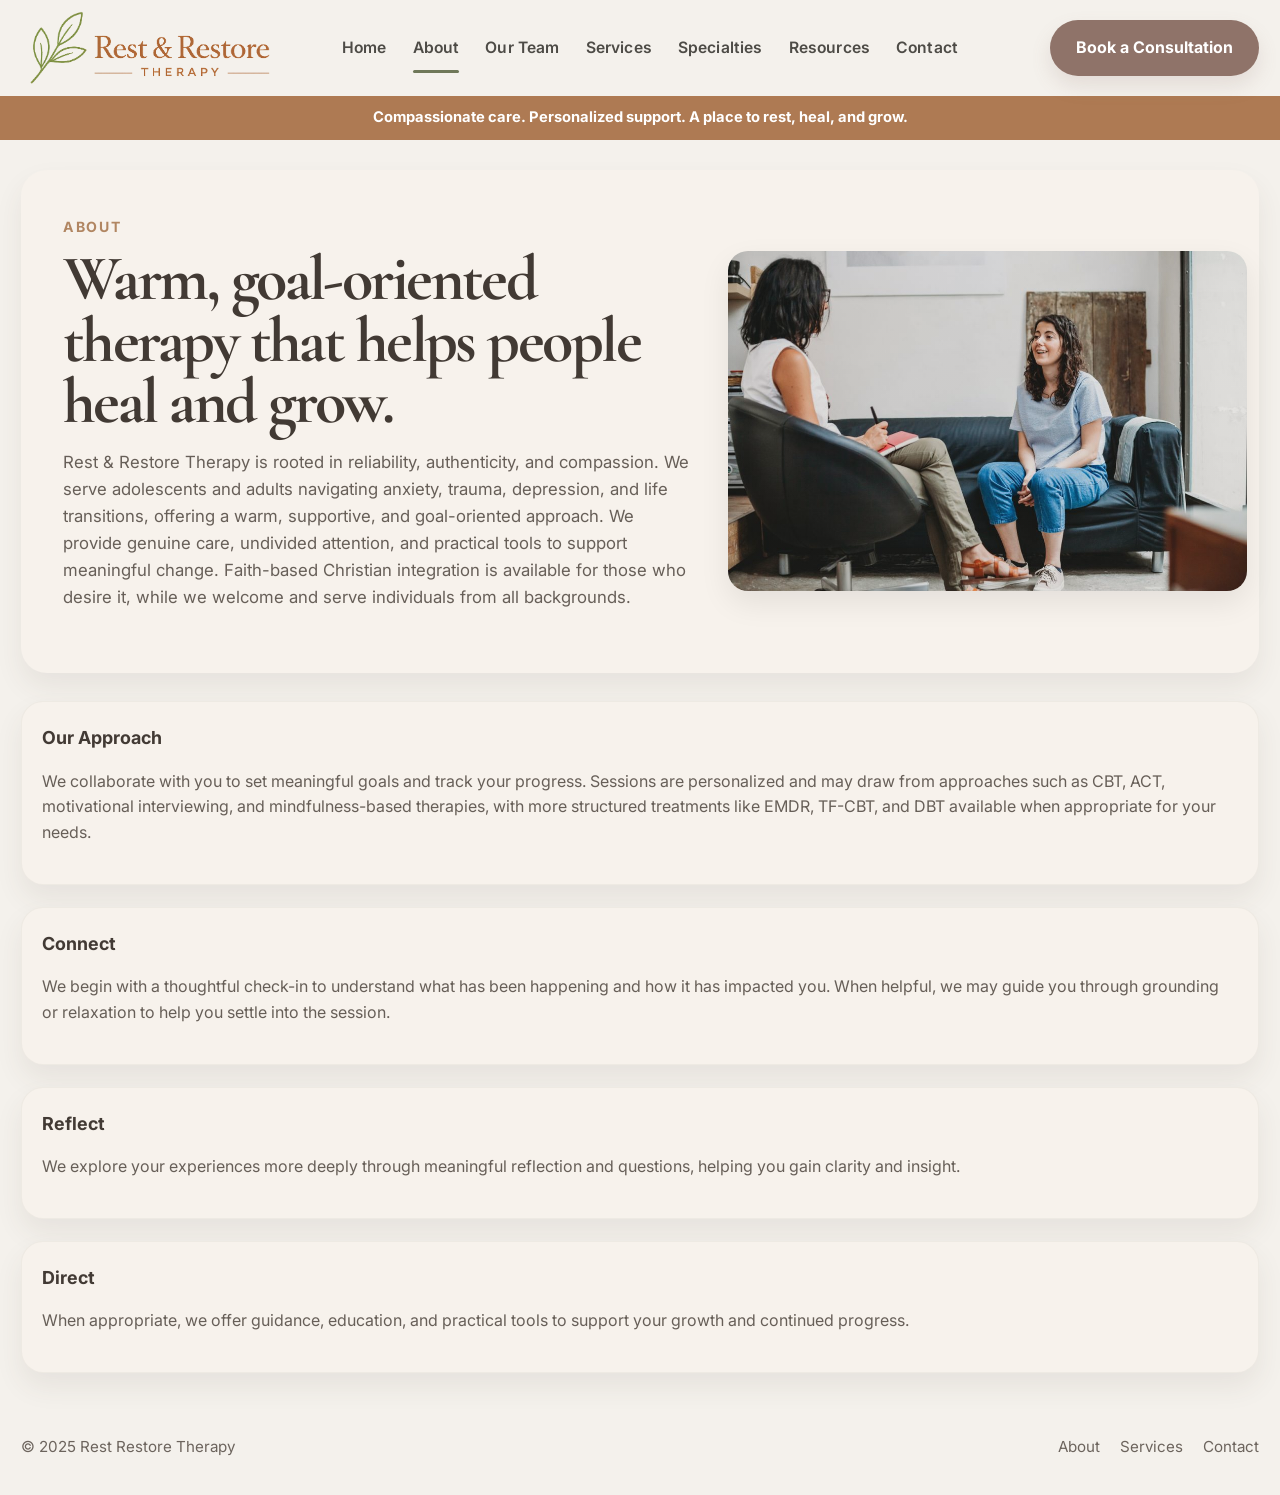
==== commit 6e28af55: "Update about.html" ====
--- a/about.html
+++ b/about.html
@@ -4,90 +4,116 @@
   <meta charset="UTF-8" />
   <meta name="viewport" content="width=device-width, initial-scale=1.0" />
   <title>About | Rest & Restore Therapy</title>
+
   <link rel="preconnect" href="https://fonts.googleapis.com">
   <link rel="preconnect" href="https://fonts.gstatic.com" crossorigin>
   <link href="https://fonts.googleapis.com/css2?family=Cormorant+Garamond:wght@500;600;700&family=Inter:wght@400;500;600;700&display=swap" rel="stylesheet">
+
   <link rel="stylesheet" href="styles.css">
   <link rel="icon" type="image/png" href="favicon-leaf.png">
 </head>
+
 <body>
-  <header class="site-header">
-    <div class="container nav">
-      <a href="index.html" class="brand" aria-label="Rest & Restore Therapy home">
-        <img class="brand-logo" src="logo-horizontal.png" alt="Rest & Restore Therapy">
-      </a>
-      <nav class="nav-links" aria-label="Primary">
-        <a href="index.html">Home</a>
-        <a class="active" href="about.html">About</a>
-        <a href="team.html">Our Team</a>
-        <a href="services.html">Services</a>
-        <a href="specialties.html">Specialties</a>
-        <a href="resources.html">Resources</a>
-        <a href="contact.html">Contact</a>
-      </nav>
-      <a class="consult-btn" href="contact.html">Book a Consultation</a>
-    </div>
-  </header>
 
-  <div class="top-strip">Compassionate care. Personalized support. A place to rest, heal, and grow.</div>
+<header class="site-header">
+  <div class="container nav">
+    <a href="index.html" class="brand">
+      <img class="brand-logo" src="logo-horizontal.png" alt="Rest & Restore Therapy">
+    </a>
 
-  <main>
-    <section class="page-hero">
-      <div class="container">
-        <div class="page-panel">
+    <nav class="nav-links">
+      <a href="index.html">Home</a>
+      <a class="active" href="about.html">About</a>
+      <a href="team.html">Our Team</a>
+      <a href="services.html">Services</a>
+      <a href="specialties.html">Specialties</a>
+      <a href="resources.html">Resources</a>
+      <a href="contact.html">Contact</a>
+    </nav>
+
+    <a class="consult-btn" href="contact.html">Book a Consultation</a>
+  </div>
+</header>
+
+<div class="top-strip">
+  Compassionate care. Personalized support. A place to rest, heal, and grow.
+</div>
+
+<main>
+
+  <!-- HERO WITH IMAGE -->
+  <section class="page-hero">
+    <div class="container">
+      <div class="page-panel about-hero">
+
+        <!-- LEFT SIDE -->
+        <div class="about-hero-text">
           <div class="eyebrow">About</div>
+
           <h1 class="section-title">
-            Warm, goal-oriented therapy that helps people <span class="accent">heal and grow.</span>
+            Warm, goal-oriented therapy that helps people 
+            <span class="accent">heal and grow.</span>
           </h1>
+
           <p class="page-copy">
             Rest &amp; Restore Therapy is rooted in reliability, authenticity, and compassion. We serve adolescents and adults navigating anxiety, trauma, depression, and life transitions, offering a warm, supportive, and goal-oriented approach. We provide genuine care, undivided attention, and practical tools to support meaningful change. Faith-based Christian integration is available for those who desire it, while we welcome and serve individuals from all backgrounds.
           </p>
         </div>
-      </div>
-    </section>
 
-    <section class="section">
-      <div class="container card-grid">
-        <div class="card content">
-          <h3>Our Approach</h3>
-          <p>
-            We collaborate with you to set meaningful goals and track your progress. Sessions are personalized and may draw from approaches such as CBT, ACT, motivational interviewing, and mindfulness-based therapies, with more structured treatments like EMDR, TF-CBT, and DBT available when appropriate for your needs.
-          </p>
-        </div>
+        <!-- RIGHT SIDE IMAGE -->
+        <div class="about-hero-image"></div>
 
-        <div class="card content">
-          <h3>Connect</h3>
-          <p>
-            When you come in after a long week, it can be difficult to jump straight into deeper work. We begin with a thoughtful check-in to understand what has been happening and how it has impacted you. When helpful, we may also guide you through a brief grounding or relaxation exercise to help you settle into the session.
-          </p>
-        </div>
-
-        <div class="card content">
-          <h3>Reflect</h3>
-          <p>
-            We take time to reflect on what you share, asking meaningful follow-up questions to help you explore your experiences more deeply and gain greater clarity and insight.
-          </p>
-        </div>
-
-        <div class="card content">
-          <h3>Direct</h3>
-          <p>
-            When appropriate, we offer guidance, share relevant information, and introduce practical coping strategies to support your growth. We may also revisit and build upon skills from previous sessions to help you continue making progress.
-          </p>
-        </div>
-      </div>
-    </section>
-  </main>
-
-  <footer class="footer">
-    <div class="container footer-inner">
-      <div>© 2025 Rest Restore Therapy</div>
-      <div class="footer-nav">
-        <a href="about.html">About</a>
-        <a href="services.html">Services</a>
-        <a href="contact.html">Contact</a>
       </div>
     </div>
-  </footer>
+  </section>
+
+  <!-- APPROACH -->
+  <section class="section">
+    <div class="container card-grid">
+
+      <div class="card content">
+        <h3>Our Approach</h3>
+        <p>
+          We collaborate with you to set meaningful goals and track your progress. Sessions are personalized and may draw from approaches such as CBT, ACT, motivational interviewing, and mindfulness-based therapies, with more structured treatments like EMDR, TF-CBT, and DBT available when appropriate for your needs.
+        </p>
+      </div>
+
+      <div class="card content">
+        <h3>Connect</h3>
+        <p>
+          We begin with a thoughtful check-in to understand what has been happening and how it has impacted you. When helpful, we may guide you through grounding or relaxation to help you settle into the session.
+        </p>
+      </div>
+
+      <div class="card content">
+        <h3>Reflect</h3>
+        <p>
+          We explore your experiences more deeply through meaningful reflection and questions, helping you gain clarity and insight.
+        </p>
+      </div>
+
+      <div class="card content">
+        <h3>Direct</h3>
+        <p>
+          When appropriate, we offer guidance, education, and practical tools to support your growth and continued progress.
+        </p>
+      </div>
+
+    </div>
+  </section>
+
+</main>
+
+<footer class="footer">
+  <div class="container footer-inner">
+    <div>© 2025 Rest Restore Therapy</div>
+    <div class="footer-nav">
+      <a href="about.html">About</a>
+      <a href="services.html">Services</a>
+      <a href="contact.html">Contact</a>
+    </div>
+  </div>
+</footer>
+
 </body>
 </html>
--- a/styles.css
+++ b/styles.css
@@ -583,3 +583,37 @@
     grid-template-columns:1fr;
   }
 }
+/* ABOUT HERO IMAGE (RIGHT SIDE) */
+.about-hero {
+  display: grid;
+  grid-template-columns: 55% 45%;
+  gap: 30px;
+  align-items: center;
+}
+
+.about-hero-image {
+  width: 100%;
+  min-height: 340px;
+  border-radius: 20px;
+
+  background-image:
+    linear-gradient(180deg, rgba(80,66,55,.05), rgba(80,66,55,.10)),
+    url('counseling.jpg'); /* <-- THIS is your image */
+
+  background-size: cover;
+  background-position: 70% center;
+  background-repeat: no-repeat;
+
+  box-shadow: 0 12px 30px rgba(0,0,0,0.08);
+}
+
+/* MOBILE FIX */
+@media (max-width: 900px){
+  .about-hero {
+    grid-template-columns: 1fr;
+  }
+
+  .about-hero-image {
+    min-height: 260px;
+  }
+}
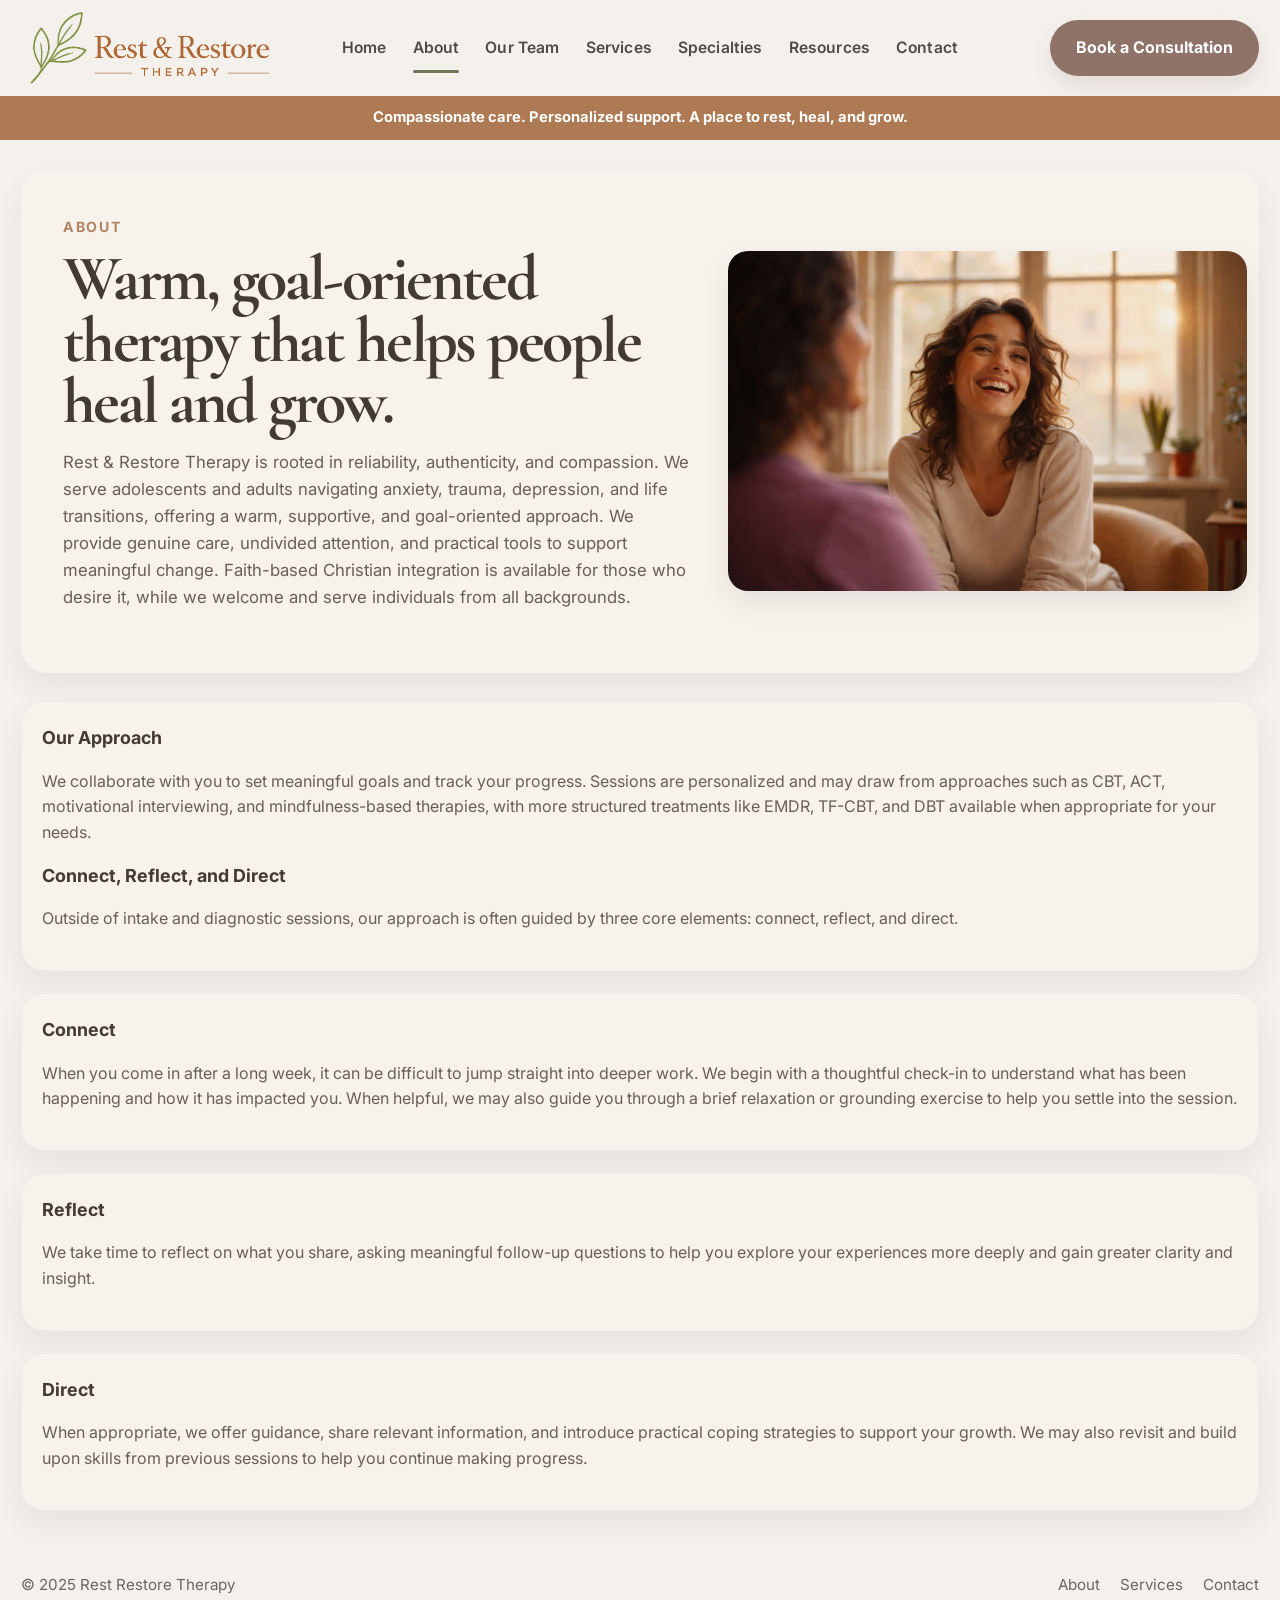
==== commit abc7c58f: "Update about.html" ====
--- a/about.html
+++ b/about.html
@@ -76,26 +76,30 @@
         <p>
           We collaborate with you to set meaningful goals and track your progress. Sessions are personalized and may draw from approaches such as CBT, ACT, motivational interviewing, and mindfulness-based therapies, with more structured treatments like EMDR, TF-CBT, and DBT available when appropriate for your needs.
         </p>
+         <h3>Connect, Reflect, and Direct</h3>
+        <p>
+          Outside of intake and diagnostic sessions, our approach is often guided by three core elements: connect, reflect, and direct.
+        </p>
       </div>
 
       <div class="card content">
         <h3>Connect</h3>
         <p>
-          We begin with a thoughtful check-in to understand what has been happening and how it has impacted you. When helpful, we may guide you through grounding or relaxation to help you settle into the session.
+          When you come in after a long week, it can be difficult to jump straight into deeper work. We begin with a thoughtful check-in to understand what has been happening and how it has impacted you. When helpful, we may also guide you through a brief relaxation or grounding exercise to help you settle into the session.
         </p>
       </div>
 
       <div class="card content">
         <h3>Reflect</h3>
         <p>
-          We explore your experiences more deeply through meaningful reflection and questions, helping you gain clarity and insight.
+          We take time to reflect on what you share, asking meaningful follow-up questions to help you explore your experiences more deeply and gain greater clarity and insight.
         </p>
       </div>
 
       <div class="card content">
         <h3>Direct</h3>
         <p>
-          When appropriate, we offer guidance, education, and practical tools to support your growth and continued progress.
+          When appropriate, we offer guidance, share relevant information, and introduce practical coping strategies to support your growth. We may also revisit and build upon skills from previous sessions to help you continue making progress.
         </p>
       </div>
 
--- a/styles.css
+++ b/styles.css
@@ -76,12 +76,12 @@
   content:"";
   position:absolute;
   top:0;
-  right:-58px;
-  width:150px;
+  right:-18px;
+  width:50px;
   height:100%;
   background:linear-gradient(180deg,#f7f2ec 0%, #f1ece5 100%);
-  filter:blur(20px);
-  opacity:.96;
+  filter:blur(8px);
+  opacity:.75;
   pointer-events:none;
 }
 .hero-left::after{
@@ -617,3 +617,57 @@
     min-height: 260px;
   }
 }
+/* HOURS – POLISHED + ICONS */
+.hours {
+  display: grid;
+  grid-template-columns: auto auto;
+  row-gap: 10px;
+  column-gap: 16px;
+  align-items: center;
+  margin-top: 10px;
+  font-size: 0.95rem;
+}
+
+/* Days */
+.hours div:nth-child(odd) {
+  font-weight: 500;
+  color: #5b5147;
+  display: flex;
+  align-items: center;
+  gap: 8px;
+}
+
+/* Add subtle calendar icon */
+.hours div:nth-child(odd)::before {
+  content: "•"; /* simple subtle dot */
+  font-size: 0.8rem;
+  color: #c8b8a6;
+}
+
+/* Times */
+.hours div:nth-child(even) {
+  color: #3d362f;
+}
+
+/* Divider lines */
+.hours div {
+  padding: 6px 0;
+  border-bottom: 1px solid rgba(0,0,0,0.05);
+}
+
+/* Remove last row border */
+.hours div:last-child,
+.hours div:nth-last-child(2) {
+  border-bottom: none;
+}
+
+/* TODAY HIGHLIGHT */
+.hours .today {
+  font-weight: 600;
+  color: #2f2a25;
+}
+
+.hours .today::before {
+  content: "●";
+  color: #b89b7a; /* warm accent */
+}
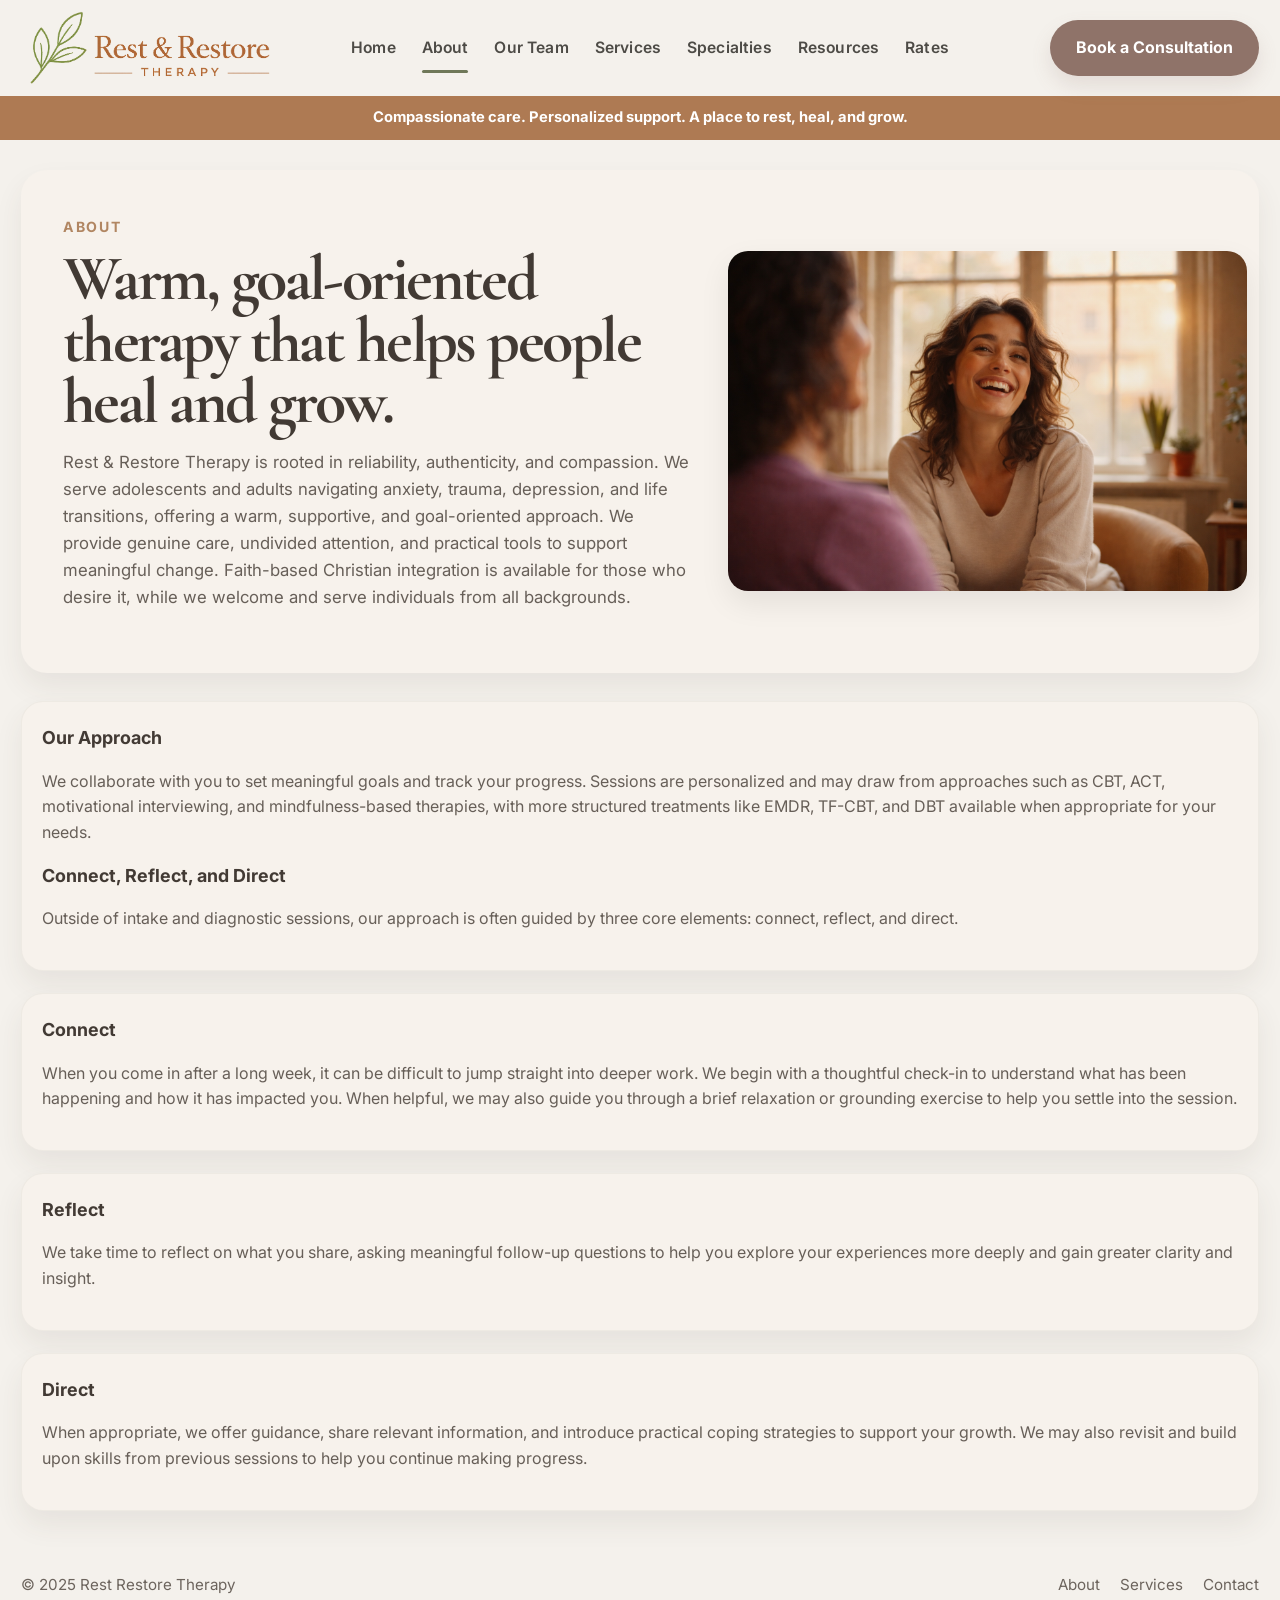
==== commit 96b64167: "Change 'Contact' link to 'Rates' in about.html" ====
--- a/about.html
+++ b/about.html
@@ -28,7 +28,7 @@
       <a href="services.html">Services</a>
       <a href="specialties.html">Specialties</a>
       <a href="resources.html">Resources</a>
-      <a href="contact.html">Contact</a>
+      <a href="contact.html">Rates</a>
     </nav>
 
     <a class="consult-btn" href="contact.html">Book a Consultation</a>
--- a/styles.css
+++ b/styles.css
@@ -221,17 +221,17 @@
 
 /* Linda */
 .team-photo.linda{
-  background-image:url('bottom-photo.png');
+  background-image:url('lindabio.png');
 }
 
 /* Person 2 */
 .team-photo.clinician-two{
-  background-image:url('gabebio3.png');
+  background-image:url('gabebio.png');
 }
 
 /* Person 3 */
 .team-photo.clinician-three{
-  background-image:url('amberbio3.png');
+  background-image:url('amberbio.png');
 }
 
 /* Person 4 */
@@ -530,17 +530,17 @@
 .profile-photo.linda{
   background:
     linear-gradient(180deg, rgba(80,66,55,.03), rgba(80,66,55,.10)),
-    url('bottom-photo.png') center/cover;
+    url('lindabio.png') center/cover;
 }
 .profile-photo.placeholder2{
   background:
     linear-gradient(180deg, rgba(80,66,55,.04), rgba(80,66,55,.12)),
-    url('gabebio3.png') center/cover;
+    url('gabebio.png') center/cover;
 }
 .profile-photo.placeholder3{
   background:
     linear-gradient(180deg, rgba(80,66,55,.03), rgba(80,66,55,.10)),
-    url('amberbio3.png') center/cover;
+    url('amberbio.png') center/cover;
 }
 .profile-photo.placeholder4{
   background:
